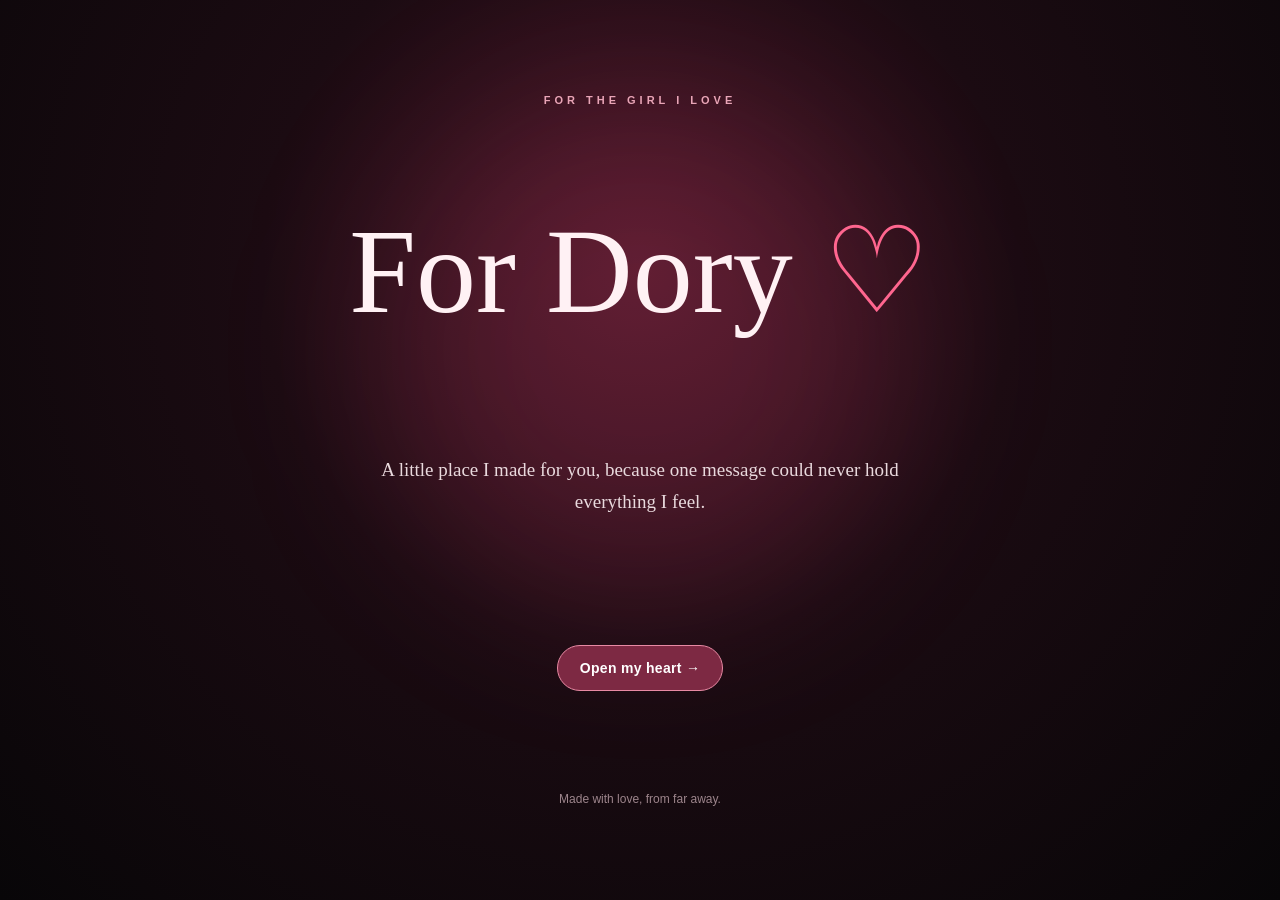
==== index.html @ f479c7fe "Add files via upload" ====
<!doctype html>
<html lang="en">
<head>
<meta charset="utf-8">
<meta name="viewport" content="width=device-width,initial-scale=1">
<title>For Dory — A Little Piece of My Heart</title>
<link rel="stylesheet" href="style.css">
</head>
<body>
<div class="hearts" aria-hidden="true"></div>
<main class="hero">
  <p class="eyebrow">FOR THE GIRL I LOVE</p>
  <h1>For Dory <span>♡</span></h1>
  <p class="hero-copy">A little place I made for you, because one message could never hold everything I feel.</p>
  <a class="button" href="memories.html">Open my heart →</a>
  <p class="tiny">Made with love, from far away.</p>
</main>
<script src="script.js"></script>
</body>
</html>
---- style.css ----
*{box-sizing:border-box}html{scroll-behavior:smooth}body{margin:0;font-family:Georgia,'Times New Roman',serif;background:#0d080b;color:#fff1f4}a{text-decoration:none;color:inherit}.hero{min-height:100vh;display:grid;place-items:center;text-align:center;padding:40px 22px;position:relative;overflow:hidden;background:radial-gradient(circle at 50% 30%,#4b1728 0,#1b0b12 42%,#080608 100%)}.hero:before{content:"";position:absolute;width:520px;height:520px;border-radius:50%;background:rgba(255,82,132,.13);filter:blur(80px);top:10%;left:50%;transform:translateX(-50%)}.hero>*{position:relative}.eyebrow{font:600 11px/1.4 Arial,sans-serif;letter-spacing:4px;text-transform:uppercase;color:#e9a5b7}.hero h1{font-size:clamp(60px,13vw,120px);line-height:.9;margin:16px 0 25px;font-weight:400}.hero h1 span{color:#ff668f}.hero-copy{max-width:540px;font-size:19px;line-height:1.7;color:#e9d9dd}.button{display:inline-block;margin-top:24px;padding:14px 22px;border:1px solid #e88aa4;border-radius:999px;background:#7d2943;color:#fff;font:600 14px Arial,sans-serif;letter-spacing:.3px;transition:.25s}.button:hover{transform:translateY(-2px);background:#963653}.tiny{font:12px Arial,sans-serif;color:#9d858c;margin-top:18px}.inside{background:#100a0d}.topbar{position:sticky;top:0;z-index:10;display:flex;justify-content:space-between;padding:18px 24px;background:rgba(16,10,13,.86);backdrop-filter:blur(14px);border-bottom:1px solid #2b1a20;font:12px Arial,sans-serif;color:#bda9ae}.topbar a{color:#f0d9df}.content{max-width:1000px;margin:auto;padding:70px 22px}.intro{text-align:center;max-width:650px;margin:0 auto 80px}.intro h1{font-size:clamp(42px,8vw,76px);font-weight:400;margin:14px 0}.intro p:not(.eyebrow){font-size:18px;line-height:1.7;color:#cbb9be}.memories{display:grid;gap:70px}.memory{display:grid;grid-template-columns:1.1fr .9fr;gap:34px;align-items:center}.memory:nth-child(even){grid-template-columns:.9fr 1.1fr}.memory:nth-child(even) .photo-wrap{order:2}.photo-wrap{aspect-ratio:4/5;overflow:hidden;border-radius:24px;background:#24151b;box-shadow:0 20px 60px rgba(0,0,0,.35)}.photo-wrap img{width:100%;height:100%;object-fit:cover;display:block}.memory-copy{padding:20px}.number{font:12px Arial,sans-serif;color:#d77993;letter-spacing:3px}.memory h2{font-size:clamp(30px,5vw,50px);font-weight:400;margin:12px 0 16px}.memory p,.ending p{font-size:18px;line-height:1.8;color:#cdbbc1}.ending{text-align:center;max-width:650px;margin:110px auto 40px;padding:55px 25px;border-top:1px solid #3b252d}.ending h2{font-size:42px;font-weight:400}.letter{min-height:calc(100vh - 60px);display:grid;place-items:center;padding:70px 20px}.letter-card{max-width:720px;padding:clamp(28px,7vw,70px);background:linear-gradient(145deg,#241118,#160b10);border:1px solid #3b202a;border-radius:30px;box-shadow:0 25px 80px rgba(0,0,0,.35)}.letter-card h1{font-size:clamp(42px,7vw,72px);font-weight:400;line-height:1;margin:15px 0 35px}.letter-card p:not(.eyebrow):not(.signature){font-size:18px;line-height:1.9;color:#d8c6cb}.signature{margin-top:40px;font-size:24px;line-height:1.6;color:#ffb4c8}.hearts:after{content:"♡   ♡   ♡";position:absolute;top:18%;left:8%;font-size:24px;color:rgba(255,140,170,.2);letter-spacing:35px}@media(max-width:720px){.memory,.memory:nth-child(even){grid-template-columns:1fr}.memory:nth-child(even) .photo-wrap{order:0}.memory-copy{padding:5px 5px 20px}.content{padding-top:50px}.topbar{padding:15px 17px}.photo-wrap{aspect-ratio:4/5}.hero h1{font-size:68px}}
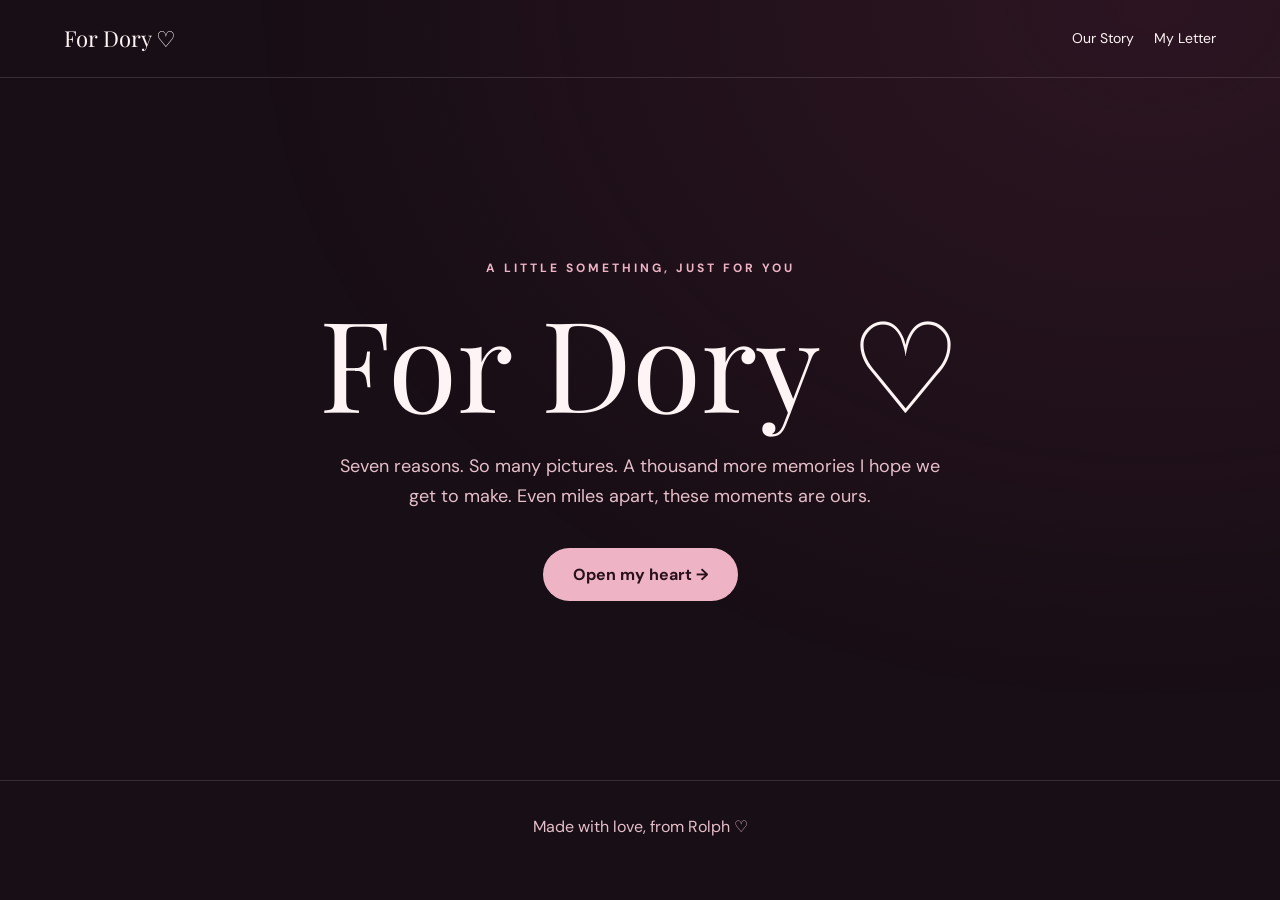
==== commit cc6531ab: "Add files via upload" ====
--- a/index.html
+++ b/index.html
@@ -1,20 +1 @@
-<!doctype html>
-<html lang="en">
-<head>
-<meta charset="utf-8">
-<meta name="viewport" content="width=device-width,initial-scale=1">
-<title>For Dory — A Little Piece of My Heart</title>
-<link rel="stylesheet" href="style.css">
-</head>
-<body>
-<div class="hearts" aria-hidden="true"></div>
-<main class="hero">
-  <p class="eyebrow">FOR THE GIRL I LOVE</p>
-  <h1>For Dory <span>♡</span></h1>
-  <p class="hero-copy">A little place I made for you, because one message could never hold everything I feel.</p>
-  <a class="button" href="memories.html">Open my heart →</a>
-  <p class="tiny">Made with love, from far away.</p>
-</main>
-<script src="script.js"></script>
-</body>
-</html>+<!doctype html><html lang="en"><head><meta charset="utf-8"><meta name="viewport" content="width=device-width,initial-scale=1"><meta name="theme-color" content="#180e15"><title>For Dory ♡</title><link rel="stylesheet" href="style.css"></head><body><nav><a class="brand" href="index.html">For Dory ♡</a><div class="navlinks"><a href="memories.html">Our Story</a><a href="letter.html">My Letter</a></div></nav><main class="hero"><div><div class="eyebrow">A little something, just for you</div><h1>For Dory ♡</h1><p>Seven reasons. So many pictures. A thousand more memories I hope we get to make. Even miles apart, these moments are ours.</p><a class="btn" href="memories.html">Open my heart →</a></div></main><footer class="foot">Made with love, from Rolph ♡</footer></body></html>
--- a/style.css
+++ b/style.css
@@ -1 +1 @@
-*{box-sizing:border-box}html{scroll-behavior:smooth}body{margin:0;font-family:Georgia,'Times New Roman',serif;background:#0d080b;color:#fff1f4}a{text-decoration:none;color:inherit}.hero{min-height:100vh;display:grid;place-items:center;text-align:center;padding:40px 22px;position:relative;overflow:hidden;background:radial-gradient(circle at 50% 30%,#4b1728 0,#1b0b12 42%,#080608 100%)}.hero:before{content:"";position:absolute;width:520px;height:520px;border-radius:50%;background:rgba(255,82,132,.13);filter:blur(80px);top:10%;left:50%;transform:translateX(-50%)}.hero>*{position:relative}.eyebrow{font:600 11px/1.4 Arial,sans-serif;letter-spacing:4px;text-transform:uppercase;color:#e9a5b7}.hero h1{font-size:clamp(60px,13vw,120px);line-height:.9;margin:16px 0 25px;font-weight:400}.hero h1 span{color:#ff668f}.hero-copy{max-width:540px;font-size:19px;line-height:1.7;color:#e9d9dd}.button{display:inline-block;margin-top:24px;padding:14px 22px;border:1px solid #e88aa4;border-radius:999px;background:#7d2943;color:#fff;font:600 14px Arial,sans-serif;letter-spacing:.3px;transition:.25s}.button:hover{transform:translateY(-2px);background:#963653}.tiny{font:12px Arial,sans-serif;color:#9d858c;margin-top:18px}.inside{background:#100a0d}.topbar{position:sticky;top:0;z-index:10;display:flex;justify-content:space-between;padding:18px 24px;background:rgba(16,10,13,.86);backdrop-filter:blur(14px);border-bottom:1px solid #2b1a20;font:12px Arial,sans-serif;color:#bda9ae}.topbar a{color:#f0d9df}.content{max-width:1000px;margin:auto;padding:70px 22px}.intro{text-align:center;max-width:650px;margin:0 auto 80px}.intro h1{font-size:clamp(42px,8vw,76px);font-weight:400;margin:14px 0}.intro p:not(.eyebrow){font-size:18px;line-height:1.7;color:#cbb9be}.memories{display:grid;gap:70px}.memory{display:grid;grid-template-columns:1.1fr .9fr;gap:34px;align-items:center}.memory:nth-child(even){grid-template-columns:.9fr 1.1fr}.memory:nth-child(even) .photo-wrap{order:2}.photo-wrap{aspect-ratio:4/5;overflow:hidden;border-radius:24px;background:#24151b;box-shadow:0 20px 60px rgba(0,0,0,.35)}.photo-wrap img{width:100%;height:100%;object-fit:cover;display:block}.memory-copy{padding:20px}.number{font:12px Arial,sans-serif;color:#d77993;letter-spacing:3px}.memory h2{font-size:clamp(30px,5vw,50px);font-weight:400;margin:12px 0 16px}.memory p,.ending p{font-size:18px;line-height:1.8;color:#cdbbc1}.ending{text-align:center;max-width:650px;margin:110px auto 40px;padding:55px 25px;border-top:1px solid #3b252d}.ending h2{font-size:42px;font-weight:400}.letter{min-height:calc(100vh - 60px);display:grid;place-items:center;padding:70px 20px}.letter-card{max-width:720px;padding:clamp(28px,7vw,70px);background:linear-gradient(145deg,#241118,#160b10);border:1px solid #3b202a;border-radius:30px;box-shadow:0 25px 80px rgba(0,0,0,.35)}.letter-card h1{font-size:clamp(42px,7vw,72px);font-weight:400;line-height:1;margin:15px 0 35px}.letter-card p:not(.eyebrow):not(.signature){font-size:18px;line-height:1.9;color:#d8c6cb}.signature{margin-top:40px;font-size:24px;line-height:1.6;color:#ffb4c8}.hearts:after{content:"♡   ♡   ♡";position:absolute;top:18%;left:8%;font-size:24px;color:rgba(255,140,170,.2);letter-spacing:35px}@media(max-width:720px){.memory,.memory:nth-child(even){grid-template-columns:1fr}.memory:nth-child(even) .photo-wrap{order:0}.memory-copy{padding:5px 5px 20px}.content{padding-top:50px}.topbar{padding:15px 17px}.photo-wrap{aspect-ratio:4/5}.hero h1{font-size:68px}}+@import url('https://fonts.googleapis.com/css2?family=DM+Sans:wght@400;500;600;700&family=Playfair+Display:wght@400;600;700&display=swap');:root{--bg:#180e15;--panel:#281722;--ink:#fff4f5;--soft:#e5bfc9;--accent:#eeb4c6}*{box-sizing:border-box}html{scroll-behavior:smooth}body{margin:0;background:var(--bg);color:var(--ink);font-family:'DM Sans',Arial,sans-serif;line-height:1.7}body:before{content:'';position:fixed;inset:0;pointer-events:none;background:radial-gradient(ellipse at 90% 0%,#6a2b4840,transparent 55%);z-index:-1}nav{display:flex;justify-content:space-between;align-items:center;padding:20px clamp(20px,5vw,80px);border-bottom:1px solid #ffffff22}nav a{color:var(--ink);text-decoration:none}.brand{font-family:'Playfair Display',serif;font-size:22px}.navlinks{display:flex;gap:20px}.navlinks a{font-size:14px}.hero{min-height:78vh;display:flex;align-items:center;justify-content:center;text-align:center;padding:60px 24px}.hero h1{font:clamp(56px,11vw,126px)/1.1 'Playfair Display',serif;margin:14px 0}.eyebrow{color:var(--accent);letter-spacing:.25em;text-transform:uppercase;font-size:12px;font-weight:700}.hero p,.intro{max-width:630px;margin:20px auto 36px;color:var(--soft);font-size:18px}.btn{display:inline-block;text-decoration:none;background:var(--accent);color:#28111b;border-radius:999px;padding:13px 30px;font-weight:700}.outline{background:transparent;border:1px solid var(--accent);color:var(--ink)}.container{max-width:1120px;margin:auto;padding:0 22px}.chapter{padding:88px 0;border-top:1px solid #ffffff22;scroll-margin-top:20px}.chapter h2,.page-title{font:clamp(38px,6vw,66px)/1.2 'Playfair Display',serif;margin:10px 0 20px}.chapter .message{font-size:18px;color:var(--soft);max-width:720px;margin:0 0 35px}.gallery{display:grid;grid-template-columns:repeat(auto-fit,minmax(min(100%,240px),1fr));gap:17px;align-items:stretch}.gallery figure{margin:0;overflow:hidden;border-radius:18px;background:var(--panel);border:1px solid #ffffff1c}.gallery img{display:block;width:100%;height:360px;object-fit:cover}.gallery.care{grid-template-columns:repeat(auto-fit,minmax(min(100%,245px),1fr));max-width:950px}.gallery.care img{height:440px;object-fit:contain;background:#120d12}.gallery.us img{height:390px}.gallery figcaption{padding:12px 15px;font-size:13px;color:var(--soft)}.chapter .gallery figure:first-child:nth-last-child(1){max-width:520px}.letter{max-width:740px;margin:70px auto 110px;padding:35px clamp(24px,5vw,60px);border-radius:24px;background:#ffffff0a;border:1px solid #ffffff26}.letter p{font-size:19px;color:#f5dce3;margin-bottom:23px}.letter h1{font:clamp(44px,7vw,76px) 'Playfair Display',serif}.foot{text-align:center;padding:32px;color:var(--soft);border-top:1px solid #ffffff22}.chapter-nav{display:flex;flex-wrap:wrap;gap:10px;margin:30px 0 65px}.chapter-nav a{color:var(--soft);border:1px solid #ffffff38;border-radius:999px;padding:7px 15px;text-decoration:none;font-size:13px}.end{text-align:center;padding:60px 0 95px}.end h2{font:42px 'Playfair Display',serif}@media(max-width:600px){.gallery{grid-template-columns:repeat(2,minmax(0,1fr));gap:10px}.gallery img,.gallery.us img{height:240px}.gallery.care{grid-template-columns:1fr}.gallery.care img{height:390px}.navlinks{gap:12px}.chapter{padding:58px 0}.chapter .message{font-size:16px}}
